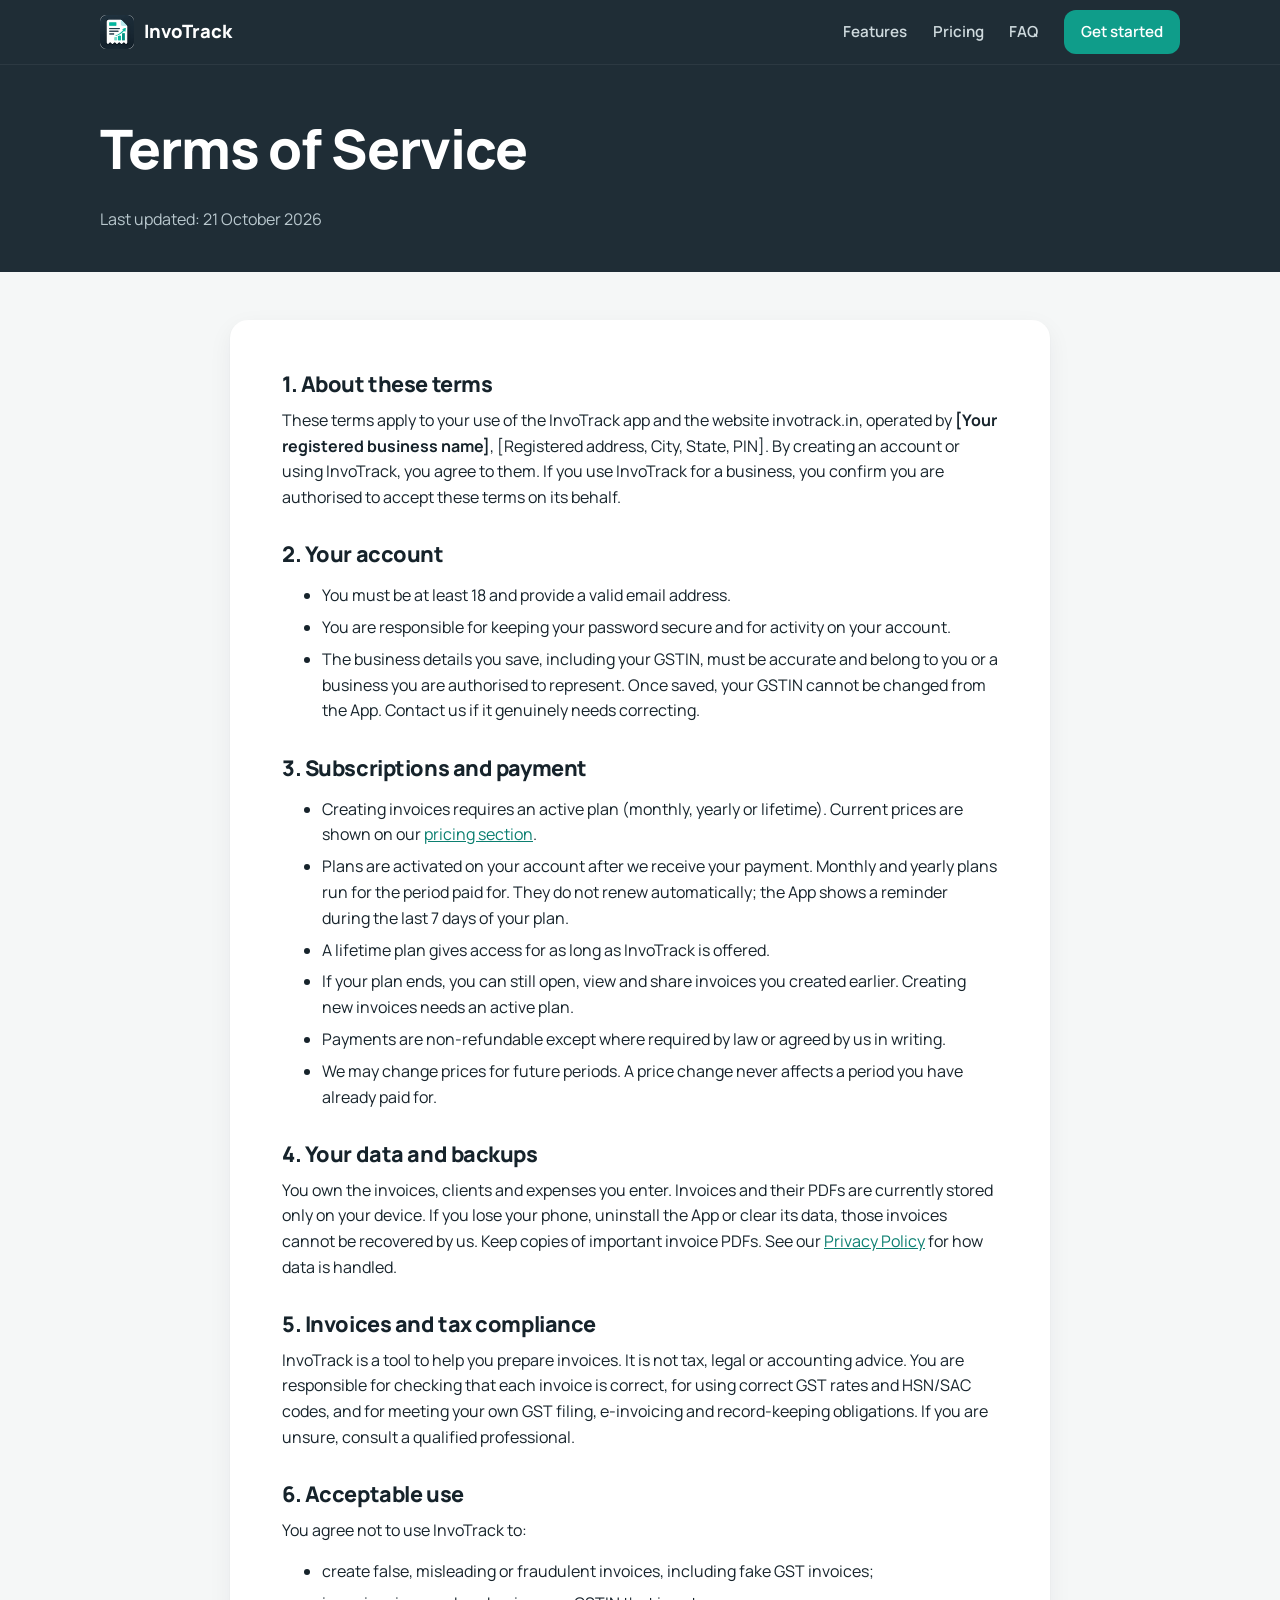
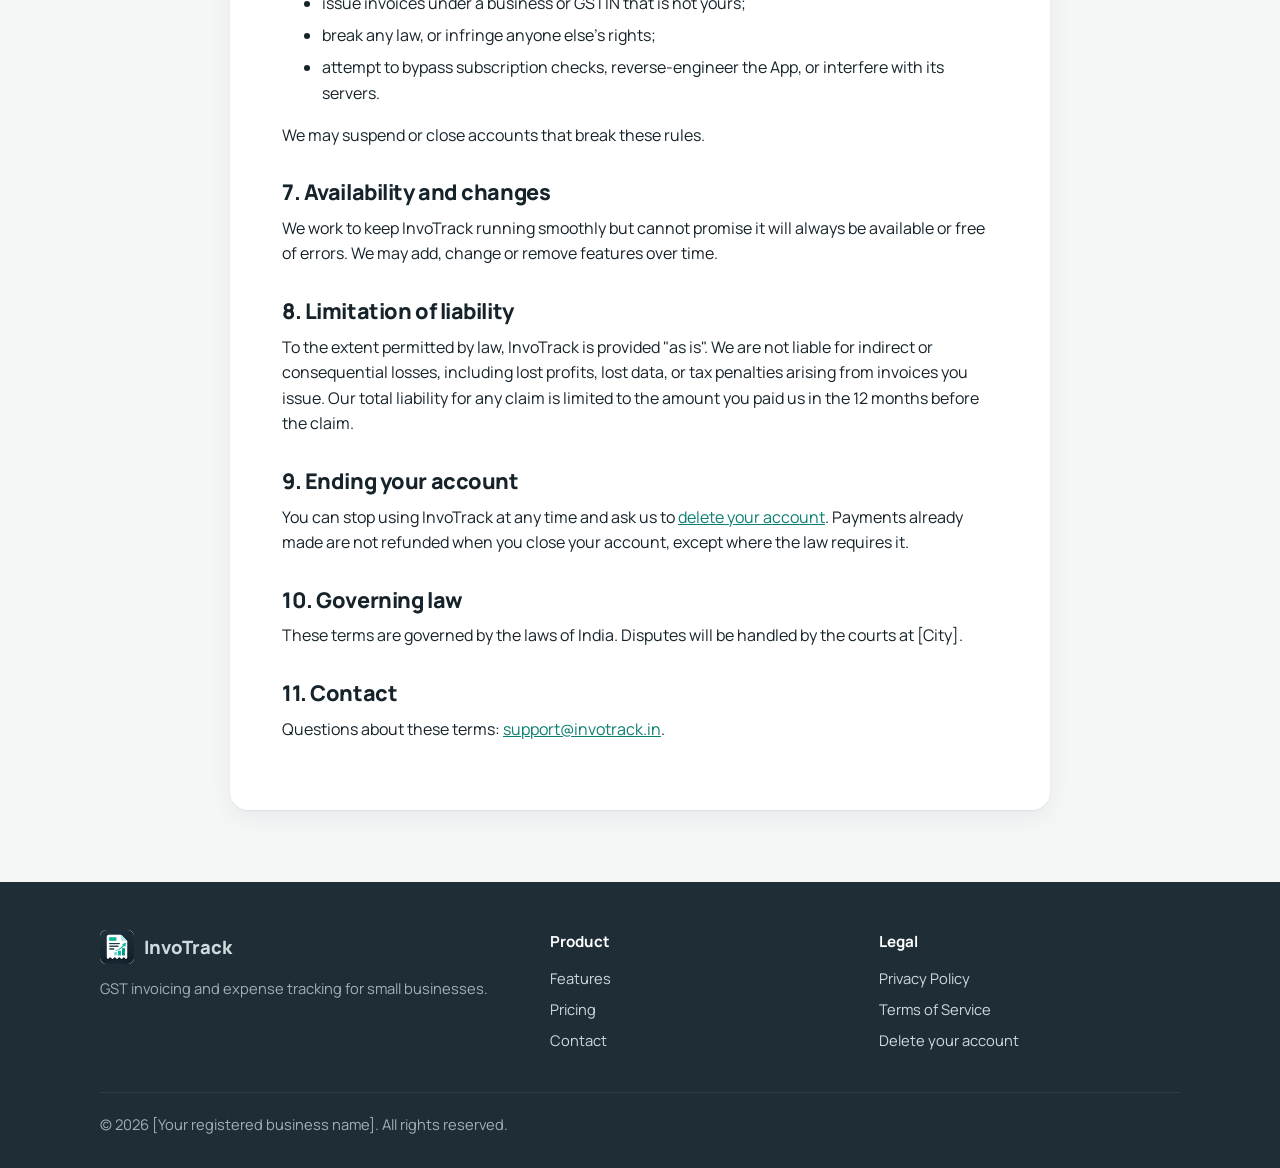
==== terms/index.html @ d712e2f4 "InvoTrack website v1" ====
<!doctype html>
<html lang="en">
<head>
  <meta charset="utf-8">
  <meta name="viewport" content="width=device-width, initial-scale=1">
  <title>Terms of Service — InvoTrack</title>
  <meta name="description" content="The terms that apply to using the InvoTrack app and website.">
  <link rel="canonical" href="https://invotrack.in/terms/">
  <meta name="theme-color" content="#1f2d36">
  <link rel="icon" type="image/png" sizes="32x32" href="../assets/img/favicon-32.png">
  <link rel="apple-touch-icon" href="../assets/img/apple-touch-icon.png">
  <link rel="preconnect" href="https://fonts.googleapis.com">
  <link rel="preconnect" href="https://fonts.gstatic.com" crossorigin>
  <link href="https://fonts.googleapis.com/css2?family=Manrope:wght@400;500;600;700;800&display=swap" rel="stylesheet">
  <link rel="stylesheet" href="../assets/css/style.css">
</head>
<body>
<a class="skip" href="#main">Skip to content</a>

<header class="site-header">
  <div class="wrap nav">
    <a class="brand" href="../"><img src="../assets/img/logo-64.png" alt="" width="34" height="34">InvoTrack</a>
    <button class="menu-btn" aria-label="Open menu" aria-expanded="false" aria-controls="nav-links">
      <svg viewBox="0 0 24 24" fill="none" stroke="currentColor" stroke-width="2" stroke-linecap="round"><path d="M4 7h16M4 12h16M4 17h16"/></svg>
    </button>
    <nav class="nav-links" id="nav-links" aria-label="Main">
      <a href="../#features">Features</a>
      <a href="../#pricing">Pricing</a>
      <a href="../#faq">FAQ</a>
      <a class="btn btn-primary" href="../#contact">Get started</a>
    </nav>
  </div>
</header>

<main id="main">
  <div class="legal-hero">
    <div class="wrap">
      <h1>Terms of Service</h1>
      <p>Last updated: <span data-cfg="policyUpdated"></span></p>
    </div>
  </div>

  <div class="legal">
    <div class="wrap">
      <article>
        <h2>1. About these terms</h2>
        <p>These terms apply to your use of the InvoTrack app and the website invotrack.in, operated by <strong data-cfg="businessName"></strong>, <span data-cfg="businessAddress"></span>. By creating an account or using InvoTrack, you agree to them. If you use InvoTrack for a business, you confirm you are authorised to accept these terms on its behalf.</p>

        <h2>2. Your account</h2>
        <ul>
          <li>You must be at least 18 and provide a valid email address.</li>
          <li>You are responsible for keeping your password secure and for activity on your account.</li>
          <li>The business details you save, including your GSTIN, must be accurate and belong to you or a business you are authorised to represent. Once saved, your GSTIN cannot be changed from the App. Contact us if it genuinely needs correcting.</li>
        </ul>

        <h2>3. Subscriptions and payment</h2>
        <ul>
          <li>Creating invoices requires an active plan (monthly, yearly or lifetime). Current prices are shown on our <a href="../#pricing">pricing section</a>.</li>
          <li>Plans are activated on your account after we receive your payment. Monthly and yearly plans run for the period paid for. They do not renew automatically; the App shows a reminder during the last 7 days of your plan.</li>
          <li>A lifetime plan gives access for as long as InvoTrack is offered.</li>
          <li>If your plan ends, you can still open, view and share invoices you created earlier. Creating new invoices needs an active plan.</li>
          <li>Payments are non-refundable except where required by law or agreed by us in writing.</li>
          <li>We may change prices for future periods. A price change never affects a period you have already paid for.</li>
        </ul>

        <h2>4. Your data and backups</h2>
        <p>You own the invoices, clients and expenses you enter. Invoices and their PDFs are currently stored only on your device. If you lose your phone, uninstall the App or clear its data, those invoices cannot be recovered by us. Keep copies of important invoice PDFs. See our <a href="../privacy/">Privacy Policy</a> for how data is handled.</p>

        <h2>5. Invoices and tax compliance</h2>
        <p>InvoTrack is a tool to help you prepare invoices. It is not tax, legal or accounting advice. You are responsible for checking that each invoice is correct, for using correct GST rates and HSN/SAC codes, and for meeting your own GST filing, e-invoicing and record-keeping obligations. If you are unsure, consult a qualified professional.</p>

        <h2>6. Acceptable use</h2>
        <p>You agree not to use InvoTrack to:</p>
        <ul>
          <li>create false, misleading or fraudulent invoices, including fake GST invoices;</li>
          <li>issue invoices under a business or GSTIN that is not yours;</li>
          <li>break any law, or infringe anyone else's rights;</li>
          <li>attempt to bypass subscription checks, reverse-engineer the App, or interfere with its servers.</li>
        </ul>
        <p>We may suspend or close accounts that break these rules.</p>

        <h2>7. Availability and changes</h2>
        <p>We work to keep InvoTrack running smoothly but cannot promise it will always be available or free of errors. We may add, change or remove features over time.</p>

        <h2>8. Limitation of liability</h2>
        <p>To the extent permitted by law, InvoTrack is provided "as is". We are not liable for indirect or consequential losses, including lost profits, lost data, or tax penalties arising from invoices you issue. Our total liability for any claim is limited to the amount you paid us in the 12 months before the claim.</p>

        <h2>9. Ending your account</h2>
        <p>You can stop using InvoTrack at any time and ask us to <a href="../delete-account/">delete your account</a>. Payments already made are not refunded when you close your account, except where the law requires it.</p>

        <h2>10. Governing law</h2>
        <p>These terms are governed by the laws of India. Disputes will be handled by the courts at <span data-cfg="jurisdictionCity"></span>.</p>

        <h2>11. Contact</h2>
        <p>Questions about these terms: <a data-mail="Question about Terms"><span data-cfg="supportEmail"></span></a>.</p>
      </article>
    </div>
  </div>
</main>
</main>

<footer class="site-footer">
  <div class="wrap">
    <div class="foot-grid">
      <div>
        <a class="brand" href="../"><img src="../assets/img/logo-64.png" alt="" width="34" height="34">InvoTrack</a>
        <p style="margin-top:.8rem">GST invoicing and expense tracking for small businesses.</p>
      </div>
      <div>
        <h4>Product</h4>
        <ul>
          <li><a href="../#features">Features</a></li>
          <li><a href="../#pricing">Pricing</a></li>
          <li><a href="../#contact">Contact</a></li>
        </ul>
      </div>
      <div>
        <h4>Legal</h4>
        <ul>
          <li><a href="../privacy/">Privacy Policy</a></li>
          <li><a href="../terms/">Terms of Service</a></li>
          <li><a href="../delete-account/">Delete your account</a></li>
        </ul>
      </div>
    </div>
    <div class="foot-bottom">© <span data-year>2026</span> <span data-cfg="businessName">InvoTrack</span>. All rights reserved.</div>
  </div>
</footer>

<script src="../assets/js/config.js"></script>
<script src="../assets/js/main.js"></script>
</body>
</html>
---- assets/css/style.css ----
/* InvoTrack — site styles. Colours match the app (slate header, teal money). */
:root {
  --ink: #16232b;
  --slate: #1f2d36;
  --slate-2: #263842;
  --teal: #0f9d8a;
  --teal-strong: #0b7f70;
  --teal-soft: #e3f4f1;
  --mint: #7fd8c9;
  --bg: #f5f7f7;
  --card: #ffffff;
  --line: #e2e8ea;
  --muted: #5d6f78;
  --radius: 18px;
  --shadow: 0 1px 2px rgba(22, 35, 43, .06), 0 8px 24px rgba(22, 35, 43, .06);
  --max: 1120px;
}

* { box-sizing: border-box; }
html { scroll-behavior: smooth; -webkit-text-size-adjust: 100%; }
body {
  margin: 0;
  font-family: "Manrope", system-ui, -apple-system, "Segoe UI", Roboto, sans-serif;
  color: var(--ink);
  background: var(--bg);
  line-height: 1.6;
  font-size: 16px;
}
img { max-width: 100%; display: block; }
a { color: var(--teal-strong); }
h1, h2, h3 { line-height: 1.15; letter-spacing: -0.02em; margin: 0 0 .5em; }
h1 { font-size: clamp(2.1rem, 5vw, 3.4rem); font-weight: 800; }
h2 { font-size: clamp(1.6rem, 3.4vw, 2.3rem); font-weight: 800; }
h3 { font-size: 1.12rem; font-weight: 700; }
p { margin: 0 0 1em; }

.wrap { max-width: var(--max); margin: 0 auto; padding: 0 20px; }
.eyebrow {
  display: inline-block; font-size: .78rem; font-weight: 700; letter-spacing: .08em;
  text-transform: uppercase; color: var(--teal-strong); margin-bottom: .8rem;
}
.lede { font-size: 1.12rem; color: var(--muted); max-width: 40em; }
.skip { position: absolute; left: -999px; }
.skip:focus { left: 12px; top: 12px; z-index: 99; background: #fff; padding: 8px 12px; border-radius: 8px; }

/* ---------- Buttons ---------- */
.btn {
  display: inline-flex; align-items: center; justify-content: center; gap: .5rem;
  padding: .85rem 1.3rem; border-radius: 12px; font-weight: 700; font-size: .98rem;
  text-decoration: none; border: 1.5px solid transparent; cursor: pointer;
  transition: transform .15s ease, background .15s ease, border-color .15s ease;
}
.btn:hover { transform: translateY(-1px); }
.btn svg { width: 20px; height: 20px; flex: none; }
.btn-primary { background: var(--teal); color: #fff; }
.btn-primary:hover { background: var(--teal-strong); }
.btn-ghost { border-color: rgba(255, 255, 255, .35); color: #fff; }
.btn-ghost:hover { border-color: #fff; }
.btn-outline { border-color: var(--line); color: var(--ink); background: #fff; }
.btn-outline:hover { border-color: var(--teal); }
.btn[aria-disabled="true"] { opacity: .6; pointer-events: none; }

/* ---------- Header ---------- */
.site-header {
  position: sticky; top: 0; z-index: 20; background: var(--slate);
  border-bottom: 1px solid rgba(255, 255, 255, .06);
}
.nav { display: flex; align-items: center; justify-content: space-between; height: 64px; }
.brand { display: flex; align-items: center; gap: .6rem; color: #fff; text-decoration: none; font-weight: 800; font-size: 1.15rem; }
.brand img { width: 34px; height: 34px; }
.nav-links { display: flex; gap: 1.6rem; align-items: center; }
.nav-links a { color: #cfdade; text-decoration: none; font-weight: 600; font-size: .95rem; }
.nav-links a:hover { color: #fff; }
.nav-links .btn { padding: .55rem 1rem; color: #fff; }
.menu-btn { display: none; background: none; border: 0; color: #fff; padding: 8px; cursor: pointer; }
.menu-btn svg { width: 26px; height: 26px; }

@media (max-width: 820px) {
  .menu-btn { display: block; }
  .nav-links {
    display: none; position: absolute; top: 64px; left: 0; right: 0; flex-direction: column;
    align-items: stretch; gap: 0; background: var(--slate); padding: 8px 20px 20px;
  }
  .nav-links.open { display: flex; }
  .nav-links a { padding: 12px 0; border-bottom: 1px solid rgba(255, 255, 255, .06); }
  .nav-links .btn { margin-top: 12px; border-bottom: 0; }
}

/* ---------- Hero ---------- */
.hero { background: var(--slate); color: #fff; padding: 64px 0 0; overflow: hidden; }
.hero-grid { display: grid; grid-template-columns: 1.1fr .9fr; gap: 40px; align-items: end; }
.hero .eyebrow { color: var(--mint); }
.hero p.lede { color: #b9c8ce; }
.hero-cta { display: flex; flex-wrap: wrap; gap: 12px; margin: 28px 0 22px; }
.hero-points { list-style: none; padding: 0; margin: 0 0 56px; display: flex; flex-wrap: wrap; gap: 10px 22px; color: #cfdade; font-size: .93rem; }
.hero-points li::before { content: "✓"; color: var(--mint); font-weight: 800; margin-right: .45rem; }
.hero-phones { position: relative; height: 460px; }
.phone {
  position: absolute; width: 250px; border-radius: 28px; overflow: hidden; background: #fff;
  border: 6px solid #0e171d; box-shadow: 0 30px 60px rgba(0, 0, 0, .35);
}
.phone img { width: 100%; height: auto; aspect-ratio: 540 / 836; object-fit: cover; object-position: top; }
.phone.p1 { left: 4%; bottom: -30px; z-index: 2; }
.phone.p2 { left: 46%; bottom: -80px; transform: rotate(4deg); opacity: .96; }

@media (max-width: 900px) {
  .hero { padding-top: 44px; }
  .hero-grid { grid-template-columns: 1fr; }
  .hero-points { margin-bottom: 28px; }
  .hero-phones { height: 270px; }
  .phone { width: 180px; border-radius: 22px; border-width: 5px; }
  .phone.p1 { left: calc(50% - 170px); bottom: -30px; }
  .phone.p2 { left: calc(50% - 10px); bottom: -80px; }
}

/* ---------- Sections ---------- */
section { padding: 84px 0; }
.section-head { max-width: 680px; margin-bottom: 44px; }
.section-head.center { margin-left: auto; margin-right: auto; text-align: center; }
.section-head.center .lede { margin: 0 auto; }

/* Features */
.feature-grid { display: grid; grid-template-columns: repeat(3, 1fr); gap: 18px; }
.feature {
  background: var(--card); border-radius: var(--radius); padding: 24px; box-shadow: var(--shadow);
}
.feature .ic {
  width: 46px; height: 46px; border-radius: 12px; display: grid; place-items: center;
  background: var(--teal-soft); color: var(--teal-strong); margin-bottom: 14px;
}
.feature .ic svg { width: 24px; height: 24px; }
.feature p { color: var(--muted); margin: 0; font-size: .96rem; }
.ic.violet { background: #ebeafd; color: #5b54c9; }
.ic.coral { background: #fdebe5; color: #d0532b; }
.ic.slate { background: #e8eef0; color: #3d5562; }
@media (max-width: 900px) { .feature-grid { grid-template-columns: 1fr 1fr; } }
@media (max-width: 600px) { .feature-grid { grid-template-columns: 1fr; } }

/* Invoice types strip */
.types { display: flex; flex-wrap: wrap; gap: 10px; margin-top: 26px; }
.types span {
  background: #fff; border: 1px solid var(--line); border-radius: 999px; padding: 6px 14px;
  font-size: .9rem; font-weight: 600;
}

/* Showcase rows */
.showcase { background: #fff; }
.show-row { display: grid; grid-template-columns: 1fr 1fr; gap: 56px; align-items: center; }
.show-row + .show-row { margin-top: 80px; }
.show-row.flip .show-text { order: 2; }
.show-img { display: flex; justify-content: center; }
.show-img .phone { position: static; width: 270px; box-shadow: 0 24px 50px rgba(22, 35, 43, .18); }
.checks { list-style: none; padding: 0; margin: 18px 0 0; }
.checks li { padding-left: 1.7rem; position: relative; margin-bottom: .6rem; color: var(--muted); }
.checks li::before {
  content: ""; position: absolute; left: 0; top: .35em; width: 1.05rem; height: 1.05rem; border-radius: 50%;
  background: var(--teal-soft) url("data:image/svg+xml,%3Csvg xmlns='http://www.w3.org/2000/svg' viewBox='0 0 24 24' fill='none' stroke='%230b7f70' stroke-width='3.5' stroke-linecap='round' stroke-linejoin='round'%3E%3Cpath d='M5 12l5 5L19 8'/%3E%3C/svg%3E") center/62% no-repeat;
}
.checks li strong { color: var(--ink); }
@media (max-width: 860px) {
  .show-row { grid-template-columns: 1fr; gap: 32px; }
  .show-row.flip .show-text { order: 0; }
  .show-img .phone { width: 230px; }
}

/* Steps */
.steps { display: grid; grid-template-columns: repeat(3, 1fr); gap: 18px; counter-reset: step; }
.step { background: #fff; border-radius: var(--radius); padding: 26px; box-shadow: var(--shadow); }
.step::before {
  counter-increment: step; content: counter(step);
  display: grid; place-items: center; width: 34px; height: 34px; border-radius: 50%;
  background: var(--slate); color: #fff; font-weight: 800; margin-bottom: 14px;
}
.step p { color: var(--muted); margin: 0; }
@media (max-width: 760px) { .steps { grid-template-columns: 1fr; } }

/* Pricing */
.pricing { background: var(--slate); color: #fff; }
.pricing .lede { color: #b9c8ce; }
.pricing .eyebrow { color: var(--mint); }
.plans { display: grid; grid-template-columns: repeat(3, 1fr); gap: 18px; align-items: stretch; }
.plan {
  background: var(--slate-2); border: 1px solid rgba(255, 255, 255, .08); border-radius: var(--radius);
  padding: 28px; display: flex; flex-direction: column;
}
.plan.featured { background: #fff; color: var(--ink); border-color: transparent; position: relative; }
.plan .tag {
  position: absolute; top: -12px; left: 28px; background: var(--teal); color: #fff;
  font-size: .75rem; font-weight: 800; padding: 4px 10px; border-radius: 999px; letter-spacing: .04em;
}
.plan h3 { margin-bottom: .2rem; }
.plan .note { color: #9fb1b8; font-size: .9rem; margin-bottom: 18px; }
.plan.featured .note { color: var(--muted); }
.price { font-size: 2.4rem; font-weight: 800; letter-spacing: -0.03em; line-height: 1; }
.price small { font-size: .95rem; font-weight: 600; color: #9fb1b8; letter-spacing: 0; }
.plan.featured .price small { color: var(--muted); }
.price.ask { font-size: 1.5rem; }
.plan ul { list-style: none; padding: 0; margin: 22px 0 26px; flex: 1; }
.plan li { padding: 6px 0 6px 1.6rem; position: relative; font-size: .95rem; }
.plan li::before { content: "✓"; position: absolute; left: 0; color: var(--mint); font-weight: 800; }
.plan.featured li::before { color: var(--teal); }
.plan .btn { width: 100%; }
.plan:not(.featured) .btn { background: transparent; border-color: rgba(255, 255, 255, .3); color: #fff; }
.plan:not(.featured) .btn:hover { border-color: #fff; }
.price-foot { margin-top: 26px; text-align: center; color: #9fb1b8; font-size: .9rem; }
@media (max-width: 860px) { .plans { grid-template-columns: 1fr; max-width: 440px; margin: 0 auto; } }

/* FAQ */
.faq { max-width: 780px; margin: 0 auto; }
.faq details {
  background: #fff; border-radius: 14px; padding: 4px 20px; margin-bottom: 10px; box-shadow: var(--shadow);
}
.faq summary {
  cursor: pointer; list-style: none; padding: 16px 0; font-weight: 700; display: flex;
  justify-content: space-between; gap: 16px;
}
.faq summary::-webkit-details-marker { display: none; }
.faq summary::after { content: "+"; font-size: 1.4rem; line-height: 1; color: var(--teal-strong); }
.faq details[open] summary::after { content: "–"; }
.faq details p { color: var(--muted); padding-bottom: 6px; }

/* Contact */
.contact-card {
  background: #fff; border-radius: 24px; padding: 44px; box-shadow: var(--shadow);
  display: grid; grid-template-columns: 1.2fr 1fr; gap: 32px; align-items: center;
}
.contact-actions { display: flex; flex-direction: column; gap: 12px; }
.contact-actions .btn { justify-content: flex-start; }
@media (max-width: 760px) { .contact-card { grid-template-columns: 1fr; padding: 28px; } }

/* Footer */
.site-footer { background: var(--slate); color: #9fb1b8; padding: 48px 0 32px; font-size: .92rem; }
.foot-grid { display: grid; grid-template-columns: 1.4fr 1fr 1fr; gap: 28px; }
.site-footer h4 { color: #fff; font-size: .95rem; margin: 0 0 .8rem; }
.site-footer ul { list-style: none; padding: 0; margin: 0; }
.site-footer li { margin-bottom: .45rem; }
.site-footer a { color: #cfdade; text-decoration: none; }
.site-footer a:hover { color: #fff; }
.foot-bottom { border-top: 1px solid rgba(255, 255, 255, .08); margin-top: 32px; padding-top: 20px; }
@media (max-width: 700px) { .foot-grid { grid-template-columns: 1fr 1fr; } .foot-grid > :first-child { grid-column: 1 / -1; } }

/* ---------- Legal pages ---------- */
.legal-hero { background: var(--slate); color: #fff; padding: 52px 0 40px; }
.legal-hero p { color: #b9c8ce; margin: 0; }
.legal { padding: 48px 0 72px; }
.legal article {
  background: #fff; border-radius: var(--radius); box-shadow: var(--shadow);
  padding: clamp(24px, 5vw, 52px); max-width: 820px; margin: 0 auto;
}
.legal h2 { font-size: 1.35rem; margin-top: 2rem; }
.legal h2:first-child { margin-top: 0; }
.legal li { margin-bottom: .4rem; }
.legal table { width: 100%; border-collapse: collapse; margin: 1rem 0 1.4rem; font-size: .95rem; }
.legal th, .legal td { text-align: left; padding: 10px 12px; border-bottom: 1px solid var(--line); vertical-align: top; }
.legal th { background: var(--bg); }
.table-scroll { overflow-x: auto; }
.callout { background: var(--teal-soft); border-radius: 12px; padding: 16px 18px; margin: 1.2rem 0; }
.callout p:last-child { margin: 0; }

:focus-visible { outline: 3px solid var(--mint); outline-offset: 2px; border-radius: 6px; }
@media (prefers-reduced-motion: reduce) { html { scroll-behavior: auto; } .btn { transition: none; } }
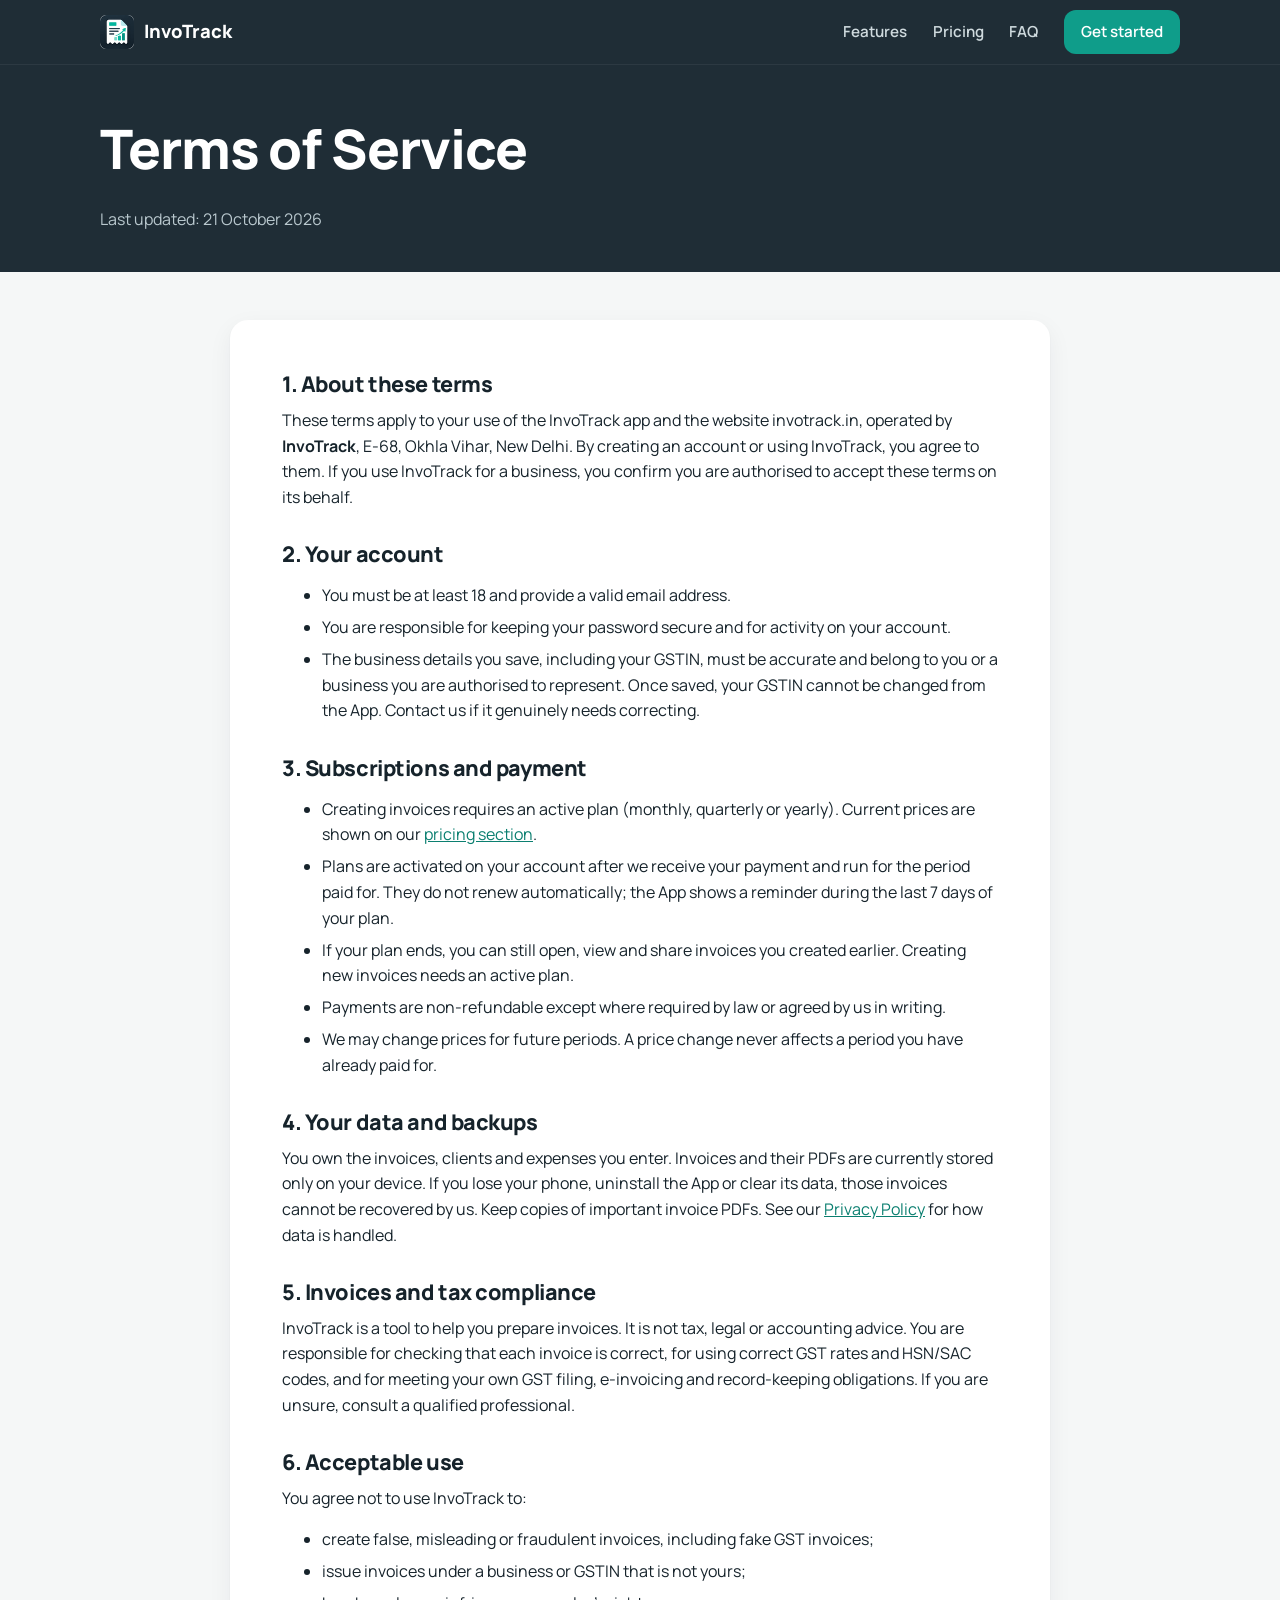
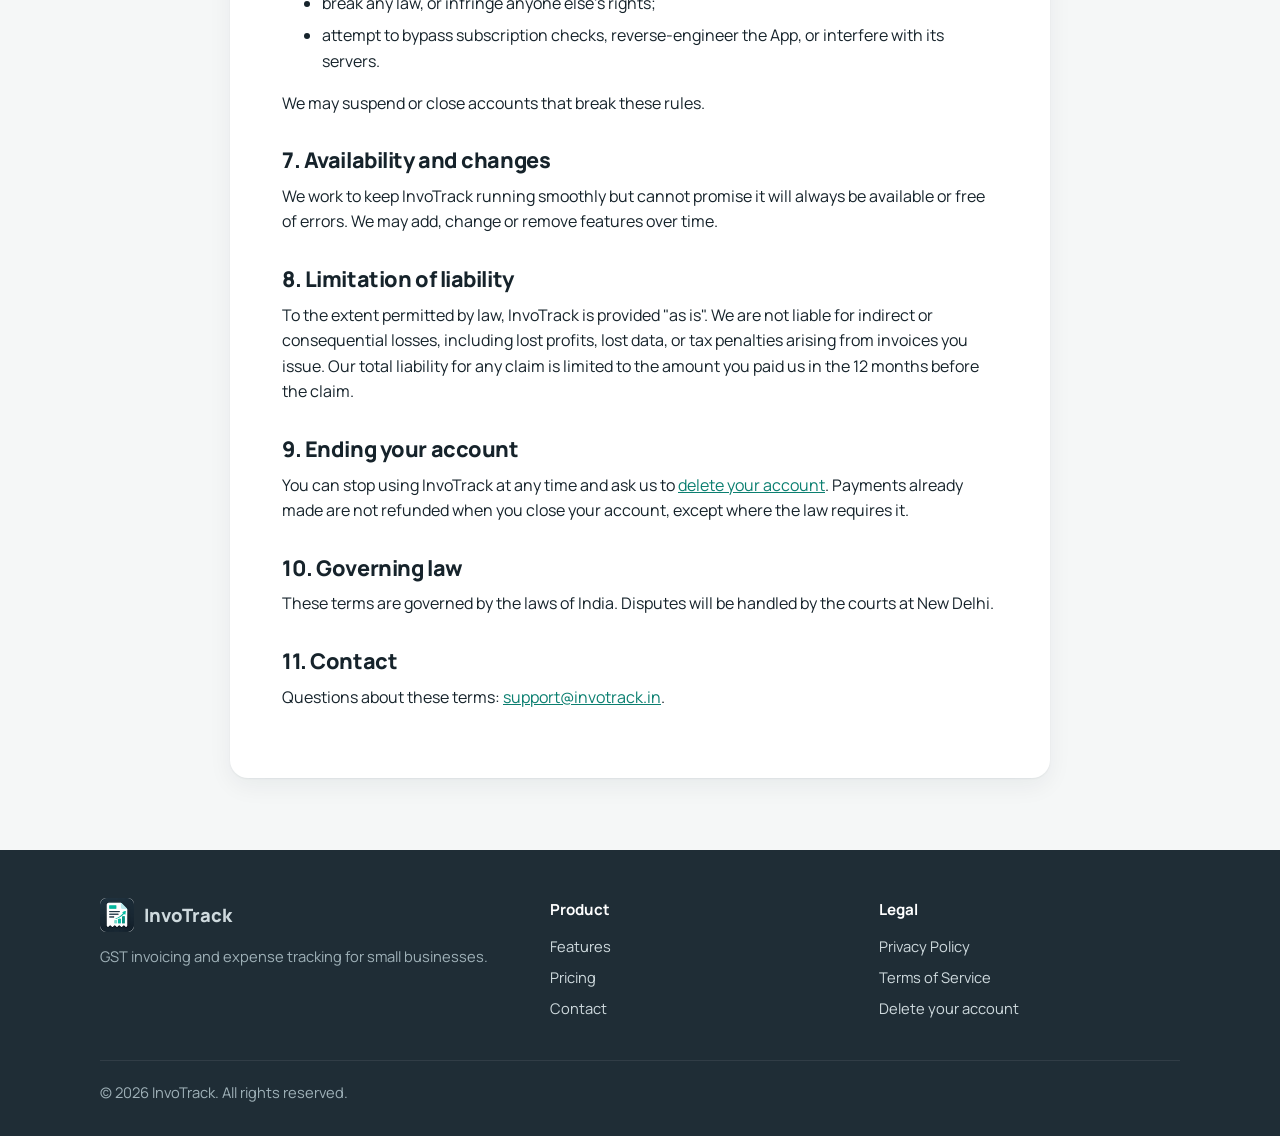
==== commit f9e3cf76: "Replace lifetime plan with quarterly" ====
--- a/terms/index.html
+++ b/terms/index.html
@@ -55,9 +55,8 @@
 
         <h2>3. Subscriptions and payment</h2>
         <ul>
-          <li>Creating invoices requires an active plan (monthly, yearly or lifetime). Current prices are shown on our <a href="../#pricing">pricing section</a>.</li>
-          <li>Plans are activated on your account after we receive your payment. Monthly and yearly plans run for the period paid for. They do not renew automatically; the App shows a reminder during the last 7 days of your plan.</li>
-          <li>A lifetime plan gives access for as long as InvoTrack is offered.</li>
+          <li>Creating invoices requires an active plan (monthly, quarterly or yearly). Current prices are shown on our <a href="../#pricing">pricing section</a>.</li>
+          <li>Plans are activated on your account after we receive your payment and run for the period paid for. They do not renew automatically; the App shows a reminder during the last 7 days of your plan.</li>
           <li>If your plan ends, you can still open, view and share invoices you created earlier. Creating new invoices needs an active plan.</li>
           <li>Payments are non-refundable except where required by law or agreed by us in writing.</li>
           <li>We may change prices for future periods. A price change never affects a period you have already paid for.</li>
